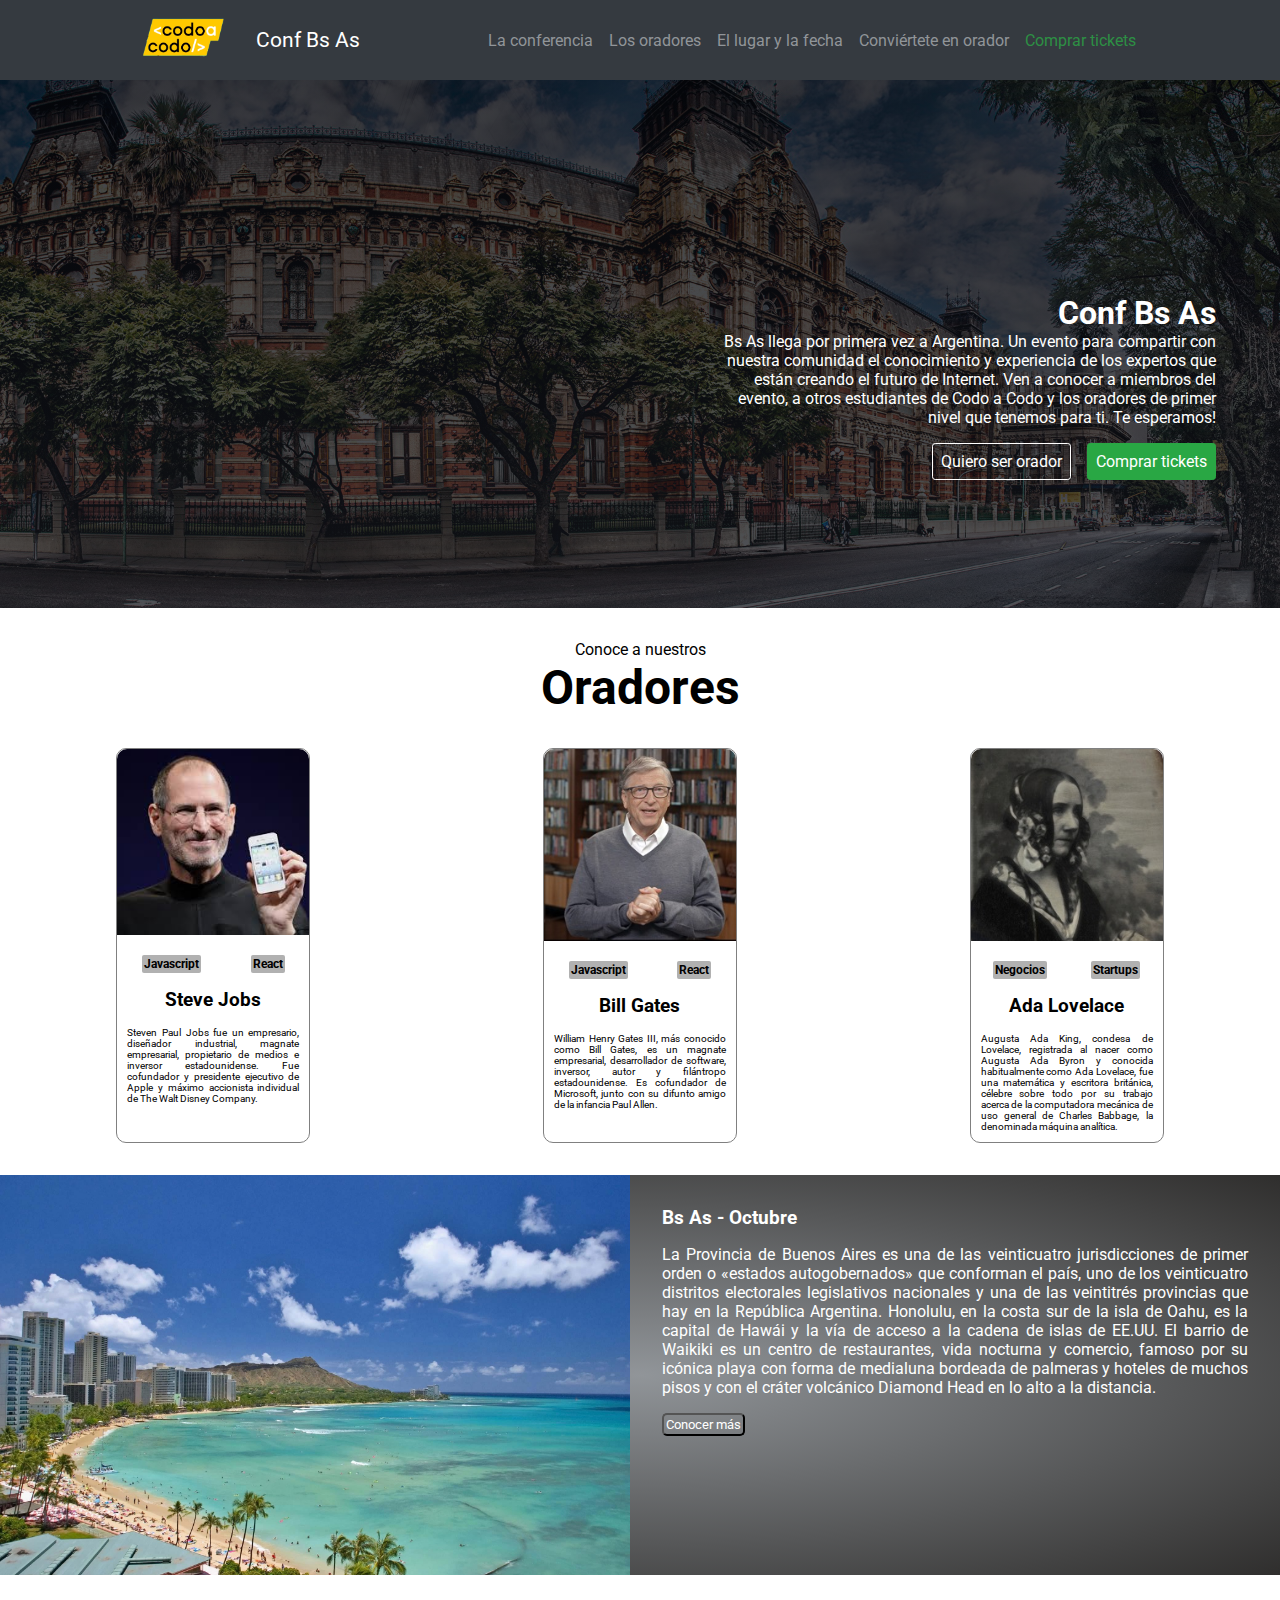
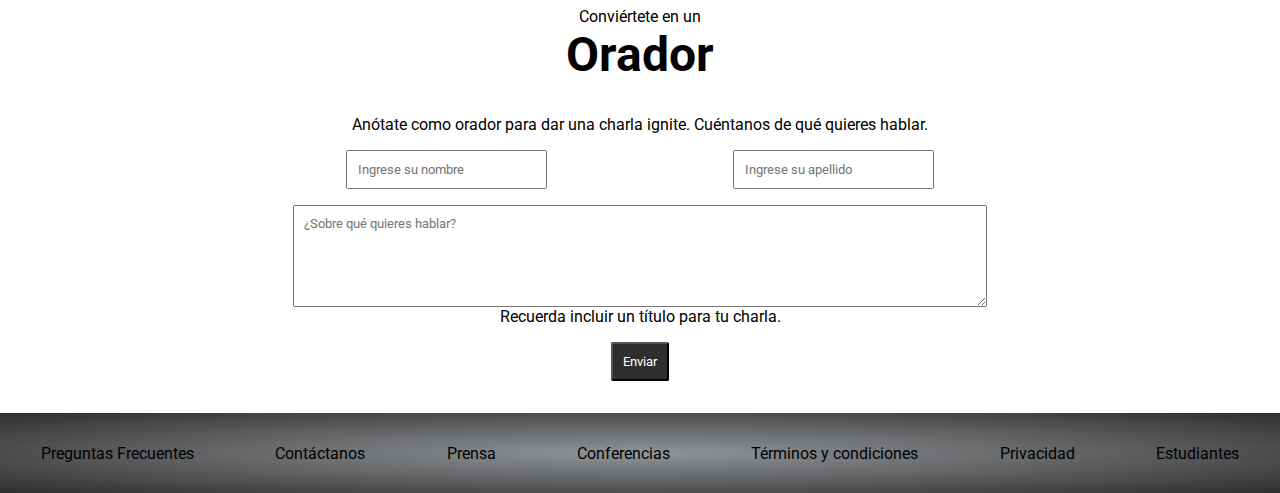
==== index.html @ 0d5f4509 "first commit" ====
<!DOCTYPE html>
<html lang="en">
<head>
    <meta charset="UTF-8">
    <meta http-equiv="X-UA-Compatible" content="IE=edge">
    <meta name="viewport" content="width=device-width, initial-scale=1.0">
    <link rel="stylesheet" href="./sass/main.css">
    <title>CodoACodo</title>
</head>
<body>
    <div>
        <nav>
            <div class="navTitle">
                <a href="./index.html"><img src="./images/codoacodo.png" alt="codoacodo"></a>
                <p>Conf Bs As</p>
            </div>
            <div>
                <ul>
                    <li><a href="./index.html" target="_blank">La conferencia</a></li> 
                    <li><a href="#tituloOradores" target="_parent">Los oradores</a></li> 
                    <li><a href="./index.html" target="_blank">El lugar y la fecha</a></li> 
                    <li><a href="#nuevoOrador" target="_parent">Conviértete en orador</a></li> 
                    <li><a href="./tickets.html" target="_parent" class="linkComprar">Comprar tickets</a></li> 
                </ul>
            </div>
        </nav>
    </div>
    <section class="Conf">
        <div>
            <h1>Conf Bs As</h1>
            <p>Bs As llega por primera vez a Argentina. Un evento para compartir con nuestra comunidad el conocimiento y experiencia de los expertos que están creando el futuro de Internet. Ven a conocer a miembros del evento, a otros estudiantes de Codo a Codo y los oradores de primer nivel que tenemos para ti. Te esperamos!</p>
            <div class="buttons">
                <button class="btnTransparent">Quiero ser orador</button>
                <a href="./tickets.html" target="_parent" class="linkComprar"><button class="btnGreen">Comprar tickets</button></a>
            </div>
        </div>
    </section>
    <div id="tituloOradores">
        <p>Conoce a nuestros<br><b>Oradores</b></br></p>
    </div>
    <div class="oradores">
    </div>
    <div class="honolulu">
        <img src="./images/honolulu.jpg" alt="honolulu">
        <div class="honoluluInfo">
            <h3>Bs As - Octubre</h3>
            <p>La Provincia de Buenos Aires​ es una de las veinticuatro jurisdicciones de primer orden​ o «estados autogobernados» que conforman el país, uno de los veinticuatro distritos electorales legislativos nacionales​​ y una de las veintitrés provincias que hay en la República Argentina. Honolulu, en la costa sur de la isla de Oahu, es la capital de Hawái y la vía de acceso a la cadena de islas de EE.UU. El barrio de Waikiki es un centro de restaurantes, vida nocturna y comercio, famoso por su icónica playa con forma de medialuna bordeada de palmeras y hoteles de muchos pisos y con el cráter volcánico Diamond Head en lo alto a la distancia.</p>
            <button>Conocer más</button>
        </div>
    </div>
    <div id="nuevoOrador">
        <p>Conviértete en un<br><b>Orador</b></br></p>
    </div>
    <p class="prevForm">Anótate como orador para dar una charla ignite. Cuéntanos de qué quieres hablar.</p>
    <form action="" class="formOrador">
        <div class="input">
            <input type="text" placeholder="Ingrese su nombre" required>
            <input type="text" placeholder="Ingrese su apellido" required>
        </div>
        <textarea name="Informacion" id="" cols="100" rows="10" placeholder="¿Sobre qué quieres hablar?"></textarea>
        <p>Recuerda incluir un título para tu charla.</p>
        <input class="btnEnviar" type="submit" value="Enviar">
    </form>
    <footer>
        <a href="./index.html">Preguntas Frecuentes</a>
        <a href="">Contáctanos</a>
        <a href="">Prensa</a>
        <a href="">Conferencias</a>
        <a href="">Términos y condiciones</a>
        <a href="">Privacidad</a>
        <a href="">Estudiantes</a>
    </footer>
    <script src="./oradores.js"></script>
    <script src="./home.js"></script>
</body>
</html>
---- sass/main.css ----
@import url("https://fonts.googleapis.com/css2?family=Montserrat:wght@600&family=Roboto&display=swap");
* {
  margin: 0px;
  padding: 0px;
  font-family: "Roboto", sans-serif;
}

nav {
  display: flex;
  flex-direction: row;
  background-color: hsl(212.73, 9.4%, 22.94%);
  width: -webkit-fill-available;
  height: 5rem;
  align-items: center;
  justify-content: space-around;
  padding: 0 4rem;
}
nav ul {
  display: flex;
  flex-direction: row;
  list-style: none;
  align-items: center;
  justify-content: space-between;
}
nav li {
  margin-right: 1rem;
}
nav a {
  color: hsl(210, 3.77%, 58.43%);
  text-decoration: none;
}
nav a:hover {
  color: white;
}

.navTitle {
  display: flex;
  align-items: center;
}
.navTitle img {
  margin-right: 1rem;
  height: 4rem;
  width: auto;
}
.navTitle p {
  color: white;
  font-size: 1.3rem;
}

.linkComprar {
  color: hsl(134, 52%, 37%);
}
.linkComprar:hover {
  cursor: pointer;
  color: hsl(134.23, 100%, 30.71%);
  text-shadow: rgba(255, 255, 255, 0.664) 0px 0px 5px;
}

.Conf {
  background: linear-gradient(rgba(5, 7, 12, 0.75), rgba(20, 22, 28, 0.75)), url(../images/ba1.jpg);
  background-size: cover;
  height: 25rem;
  width: -webkit-fill-available;
  background-repeat: no-repeat;
  display: flex;
  align-items: end;
  justify-content: end;
  padding-right: 4rem;
  background-position: center;
  padding-bottom: 8rem;
}
.Conf div {
  display: flex;
  flex-direction: column;
  color: white;
  width: 32rem;
  align-items: end;
  text-align: end;
}
.Conf .buttons {
  display: flex;
  flex-direction: row;
  align-items: center;
  justify-content: end;
}
.Conf .buttons button {
  padding: 0.5rem;
  font-size: 1rem;
  margin-top: 1rem;
  border-radius: 0.2rem;
}
.Conf .buttons .btnTransparent {
  color: white;
  background-color: transparent;
  border: 1px white solid;
  margin-right: 1rem;
}
.Conf .buttons .btnGreen {
  background-color: hsl(132.86, 60.58%, 40.78%);
  border: 1px solid hsl(132.86, 60.58%, 40.78%);
  color: white;
}
.Conf .buttons .btnGreen:hover {
  cursor: pointer;
}

#tituloOradores, #nuevoOrador {
  display: flex;
  align-items: center;
  justify-content: center;
  flex-direction: column;
  text-align: center;
  margin: 2rem;
}
#tituloOradores b, #nuevoOrador b {
  font-size: 3rem;
}

.oradores {
  display: flex;
  justify-content: space-around;
  padding-bottom: 2rem;
}
.oradores .container {
  width: 12rem;
  border: 1px solid gray;
  border-radius: 10px;
}
.oradores .container img {
  width: -webkit-fill-available;
  border-radius: 10px 10px 0px 0px;
}
.oradores .container .materias {
  display: flex;
  align-items: center;
  justify-content: space-around;
  margin-top: 1rem;
  font-size: 10px;
}
.oradores .container .materias h3 {
  background-color: rgba(128, 128, 128, 0.616);
  padding: 2px;
  border-radius: 2px;
}
.oradores .container .nombre {
  margin: 1rem;
  text-align: center;
}
.oradores .container .descripcion {
  font-size: 10px;
  text-align: justify;
  padding: 0px 10px 10px;
}

.honolulu {
  display: flex;
  width: -webkit-fill-available;
  height: 25rem;
  background: radial-gradient(hsl(210, 3.77%, 58.43%), #2f2e2d);
}
.honolulu img {
  width: 50%;
}
.honolulu .honoluluInfo {
  color: white;
  text-align: justify;
  padding: 2rem;
}
.honolulu .honoluluInfo h3, .honolulu .honoluluInfo p {
  padding-bottom: 1rem;
}
.honolulu .honoluluInfo button {
  background-color: transparent;
  border: 1 px solid white;
  color: white;
  padding: 2px;
  border-radius: 5px;
}
.honolulu .honoluluInfo button:hover {
  cursor: pointer;
  background-color: black;
}

.prevForm {
  text-align: center;
}

.formOrador {
  margin: 1rem 10rem;
  display: flex;
  align-items: center;
  flex-direction: column;
}
.formOrador .input {
  display: flex;
  align-items: center;
  justify-content: space-evenly;
  width: 100%;
  margin-bottom: 1rem;
}
.formOrador .input input {
  padding: 10px;
}
.formOrador textarea {
  padding: 10px;
  width: 70%;
  height: 5rem;
}
.formOrador .btnEnviar {
  margin: 1rem;
  padding: 10px;
  color: white;
  background-color: #2f2e2d;
  border-radius: 2px;
}
.formOrador .btnEnviar:hover {
  background-color: white;
  color: black;
  cursor: pointer;
}

footer {
  display: flex;
  align-items: center;
  justify-content: space-around;
  height: 5rem;
  background: radial-gradient(hsl(210, 3.77%, 58.43%), #2f2e2d);
}
footer a {
  color: black;
  text-decoration: none;
}
footer a:hover {
  color: white;
}/*# sourceMappingURL=main.css.map */
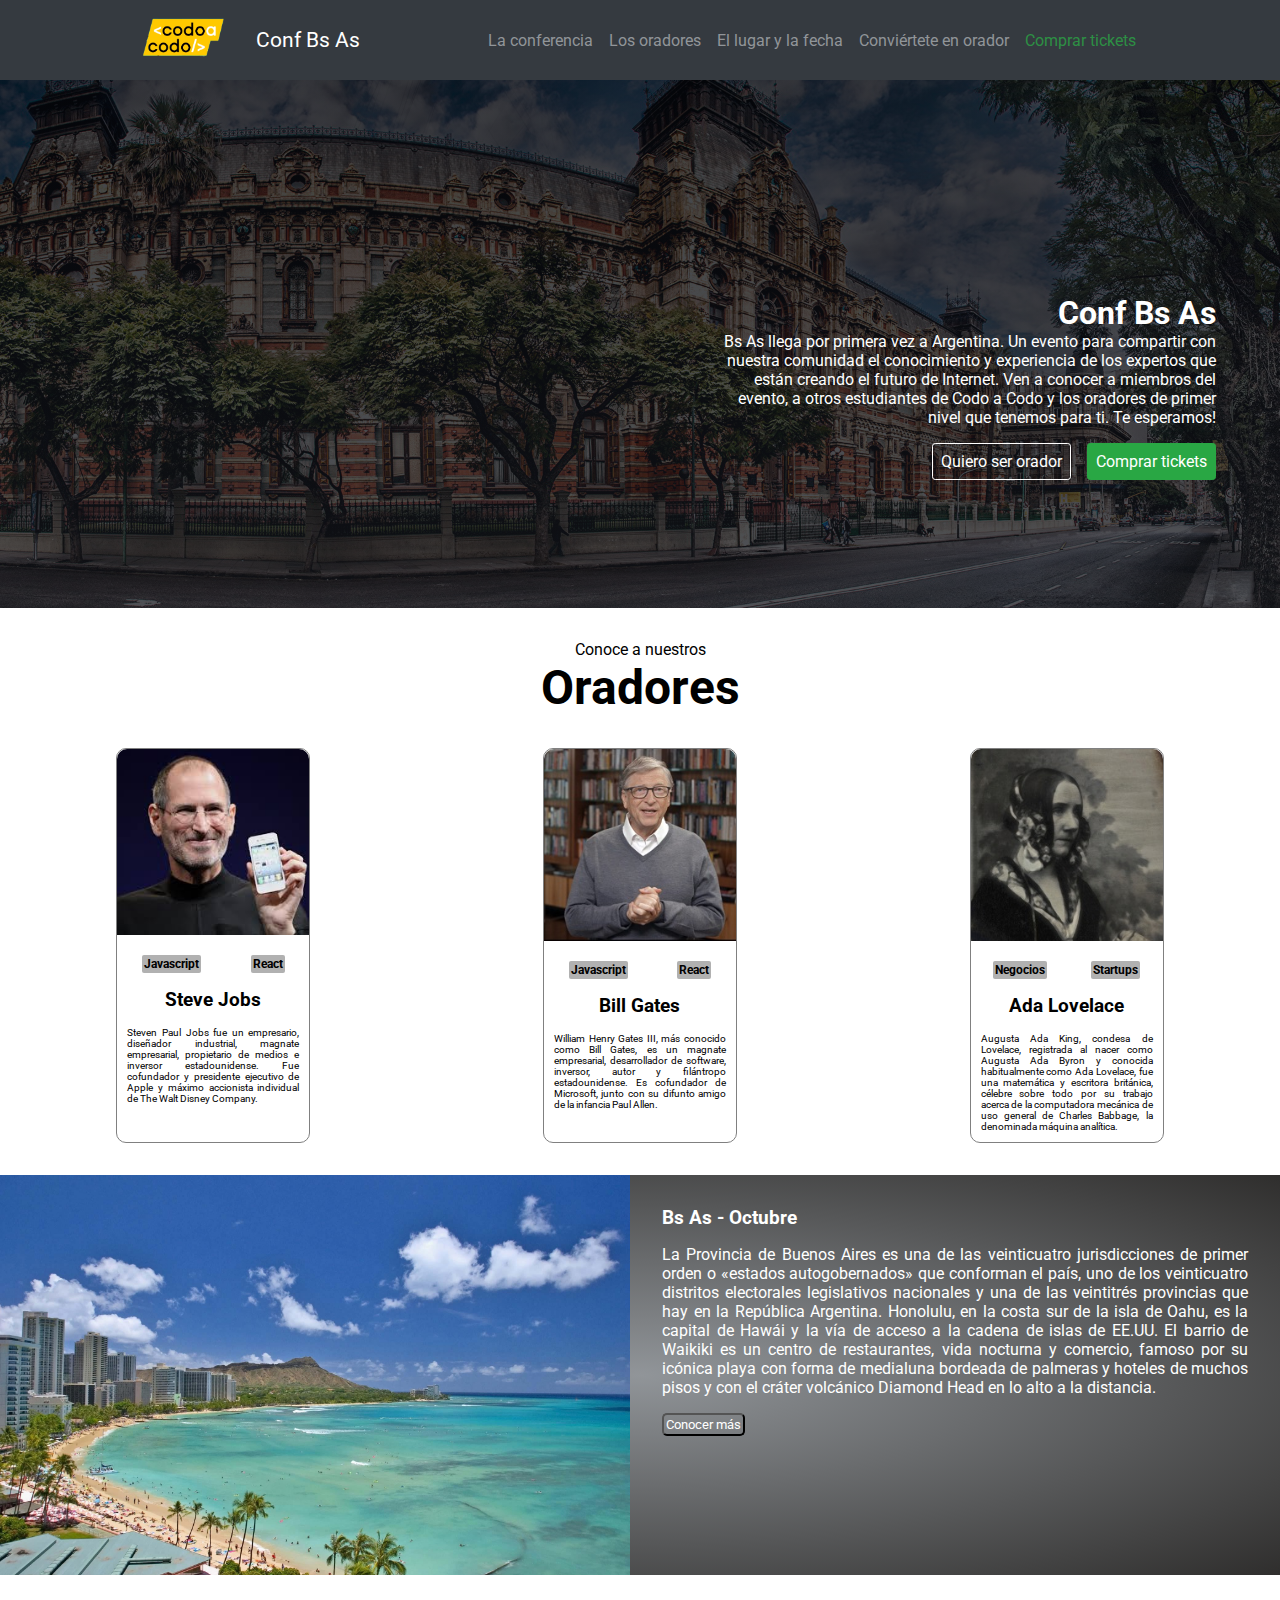
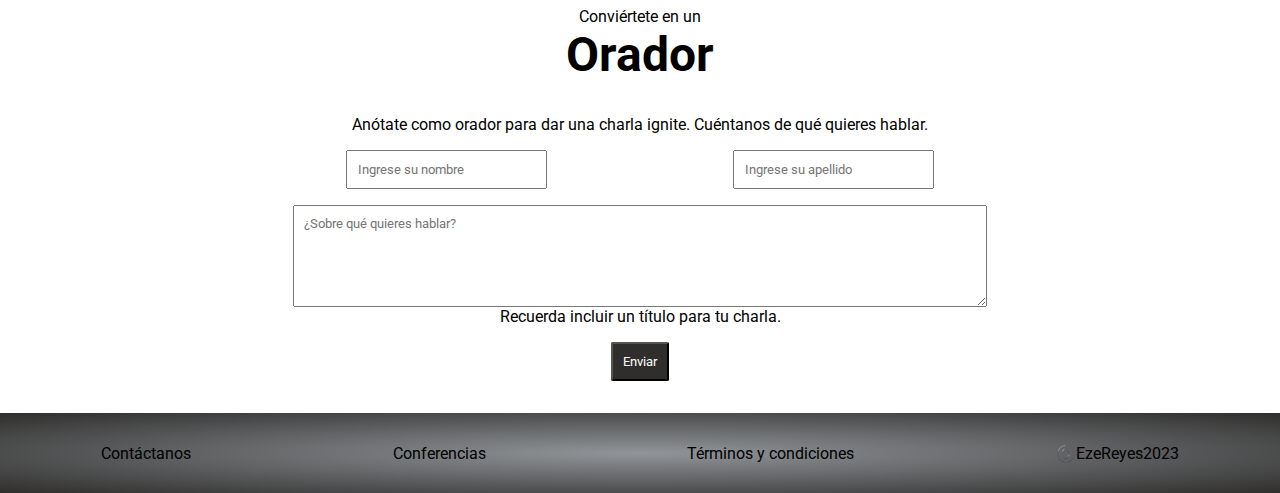
==== commit a207bffe: "three commit" ====
--- a/index.html
+++ b/index.html
@@ -5,6 +5,7 @@
     <meta http-equiv="X-UA-Compatible" content="IE=edge">
     <meta name="viewport" content="width=device-width, initial-scale=1.0">
     <link rel="stylesheet" href="./sass/main.css">
+    <link rel="shortcut icon" href="../images/codoacodo.png" type="image/x-icon">
     <title>CodoACodo</title>
 </head>
 <body>
@@ -16,11 +17,11 @@
             </div>
             <div>
                 <ul>
-                    <li><a href="./index.html" target="_blank">La conferencia</a></li> 
+                    <li><a href="./pages/conference.html" target="_parent">La conferencia</a></li> 
                     <li><a href="#tituloOradores" target="_parent">Los oradores</a></li> 
-                    <li><a href="./index.html" target="_blank">El lugar y la fecha</a></li> 
+                    <li><a href="./pages/conference.html#lugarYFecha" target="_parent">El lugar y la fecha</a></li> 
                     <li><a href="#nuevoOrador" target="_parent">Conviértete en orador</a></li> 
-                    <li><a href="./tickets.html" target="_parent" class="linkComprar">Comprar tickets</a></li> 
+                    <li><a href="./pages/tickets.html" target="_parent" class="linkComprar">Comprar tickets</a></li> 
                 </ul>
             </div>
         </nav>
@@ -30,8 +31,8 @@
             <h1>Conf Bs As</h1>
             <p>Bs As llega por primera vez a Argentina. Un evento para compartir con nuestra comunidad el conocimiento y experiencia de los expertos que están creando el futuro de Internet. Ven a conocer a miembros del evento, a otros estudiantes de Codo a Codo y los oradores de primer nivel que tenemos para ti. Te esperamos!</p>
             <div class="buttons">
-                <button class="btnTransparent">Quiero ser orador</button>
-                <a href="./tickets.html" target="_parent" class="linkComprar"><button class="btnGreen">Comprar tickets</button></a>
+                <a href="./index.html#nuevoOrador" target="_parent"><button class="btnTransparent">Quiero ser orador</button></a>
+                <a href="./pages/tickets.html" target="_parent" class="linkComprar"><button class="btnGreen">Comprar tickets</button></a>
             </div>
         </div>
     </section>
@@ -45,7 +46,7 @@
         <div class="honoluluInfo">
             <h3>Bs As - Octubre</h3>
             <p>La Provincia de Buenos Aires​ es una de las veinticuatro jurisdicciones de primer orden​ o «estados autogobernados» que conforman el país, uno de los veinticuatro distritos electorales legislativos nacionales​​ y una de las veintitrés provincias que hay en la República Argentina. Honolulu, en la costa sur de la isla de Oahu, es la capital de Hawái y la vía de acceso a la cadena de islas de EE.UU. El barrio de Waikiki es un centro de restaurantes, vida nocturna y comercio, famoso por su icónica playa con forma de medialuna bordeada de palmeras y hoteles de muchos pisos y con el cráter volcánico Diamond Head en lo alto a la distancia.</p>
-            <button>Conocer más</button>
+            <a href="./pages/conference.html#sectionOne"><button>Conocer más</button></a>
         </div>
     </div>
     <div id="nuevoOrador">
@@ -62,15 +63,12 @@
         <input class="btnEnviar" type="submit" value="Enviar">
     </form>
     <footer>
-        <a href="./index.html">Preguntas Frecuentes</a>
         <a href="">Contáctanos</a>
-        <a href="">Prensa</a>
-        <a href="">Conferencias</a>
+        <a href="./pages/conference.html#temasATratar">Conferencias</a>
         <a href="">Términos y condiciones</a>
-        <a href="">Privacidad</a>
-        <a href="">Estudiantes</a>
+        ©️EzeReyes2023
     </footer>
-    <script src="./oradores.js"></script>
-    <script src="./home.js"></script>
+    <script src="./js/oradores.js"></script>
+    <script src="./js/home.js"></script>
 </body>
 </html>--- a/sass/main.css
+++ b/sass/main.css
@@ -95,6 +95,11 @@
   border: 1px white solid;
   margin-right: 1rem;
 }
+.Conf .buttons .btnTransparent:hover {
+  cursor: pointer;
+  color: black;
+  background-color: white;
+}
 .Conf .buttons .btnGreen {
   background-color: hsl(132.86, 60.58%, 40.78%);
   border: 1px solid hsl(132.86, 60.58%, 40.78%);
@@ -102,6 +107,8 @@
 }
 .Conf .buttons .btnGreen:hover {
   cursor: pointer;
+  color: hsl(132.86, 60.58%, 40.78%);
+  background-color: white;
 }
 
 #tituloOradores, #nuevoOrador {
@@ -114,6 +121,9 @@
 }
 #tituloOradores b, #nuevoOrador b {
   font-size: 3rem;
+}
+#tituloOradores:hover, #nuevoOrador:hover {
+  text-decoration: underline;
 }
 
 .oradores {
@@ -232,4 +242,103 @@
 }
 footer a:hover {
   color: white;
+}
+
+#sectionOne {
+  display: flex;
+  flex-direction: column;
+  align-items: center;
+  justify-content: space-around;
+  background: linear-gradient(rgba(5, 7, 12, 0.75), rgba(20, 22, 28, 0.75)), url(../images/BIGDATA.jpg);
+  background-size: cover;
+  width: 100%;
+  height: 30rem;
+  color: white;
+}
+#sectionOne h2 {
+  padding: 1rem;
+  font-size: 3rem;
+}
+#sectionOne .conferencia {
+  display: flex;
+  flex-direction: row;
+  margin: 1rem;
+  font-size: 1rem;
+  align-items: center;
+  justify-content: space-around;
+}
+#sectionOne .conferencia img {
+  width: 300px;
+  height: 224px;
+}
+#sectionOne .conferencia p {
+  margin: 10px;
+  text-align: center;
+}
+
+#temasATratar {
+  display: flex;
+  align-items: center;
+  justify-content: center;
+  height: 6rem;
+  text-transform: uppercase;
+  background-color: rgb(44, 42, 42);
+  color: #fff;
+}
+
+.sectionTwo {
+  background-color: rgba(44, 42, 42, 0.58);
+}
+.sectionTwo .temas {
+  text-align: center;
+  font-style: italic;
+  text-transform: uppercase;
+}
+.sectionTwo .temas .tema {
+  display: flex;
+  align-items: center;
+  margin-bottom: 2rem;
+  width: 100%;
+  height: 250px;
+  text-transform: initial;
+  text-align: justify;
+}
+.sectionTwo .temas .tema img {
+  float: left;
+  margin: 0 1rem;
+  height: 150px;
+  width: auto;
+  border-radius: 10px;
+}
+.sectionTwo .temas .tema p {
+  text-align: start;
+  letter-spacing: 2px;
+}
+
+.lugar {
+  display: flex;
+  flex-direction: row;
+  width: 100%;
+}
+.lugar #carouselx {
+  width: 50%;
+  background-color: black;
+  padding: 1rem;
+}
+.lugar #carouselx #carouselExampleCaptions {
+  width: auto;
+  height: 20rem;
+}
+.lugar #carouselx #carouselExampleCaptions .carousel-inner {
+  height: 20rem;
+}
+.lugar #lugarYFecha {
+  width: 50%;
+  background-color: black;
+  color: white;
+  text-align: center;
+  display: flex;
+  align-items: center;
+  flex-direction: column;
+  justify-content: center;
 }/*# sourceMappingURL=main.css.map */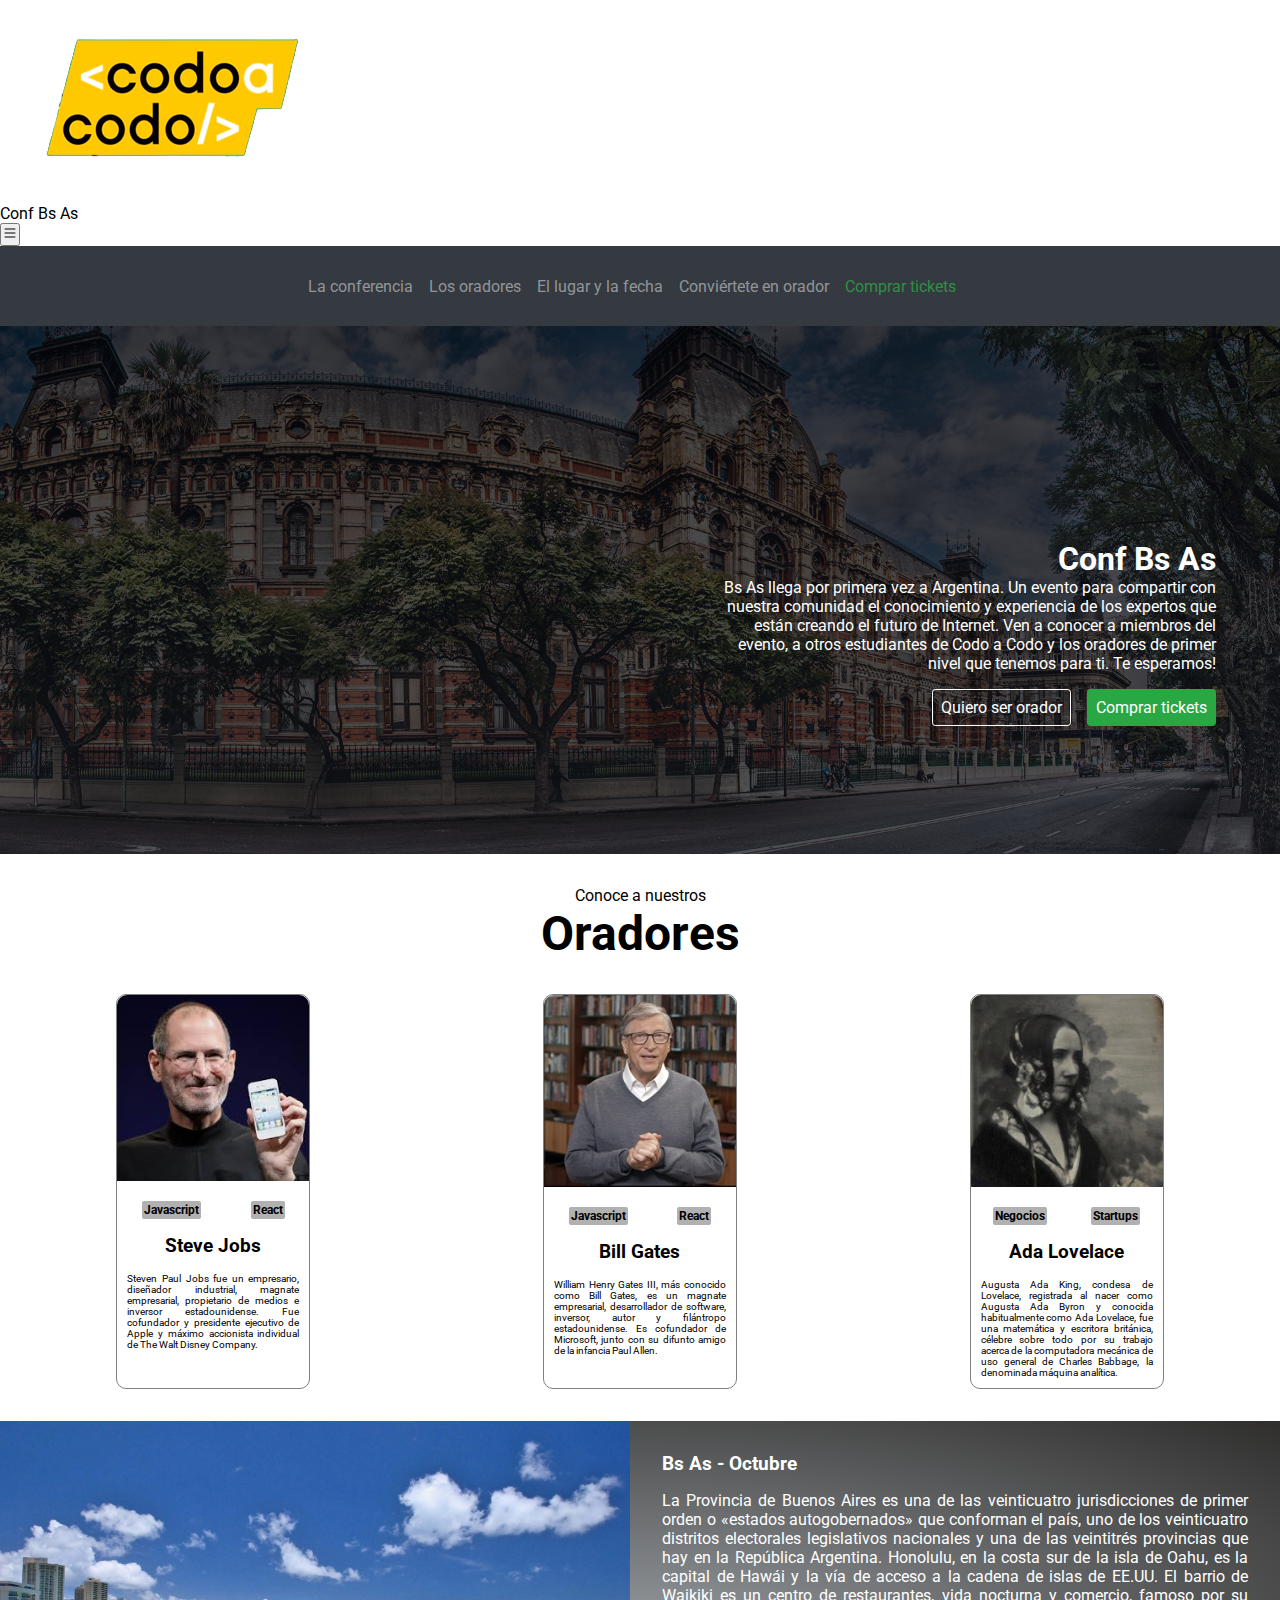
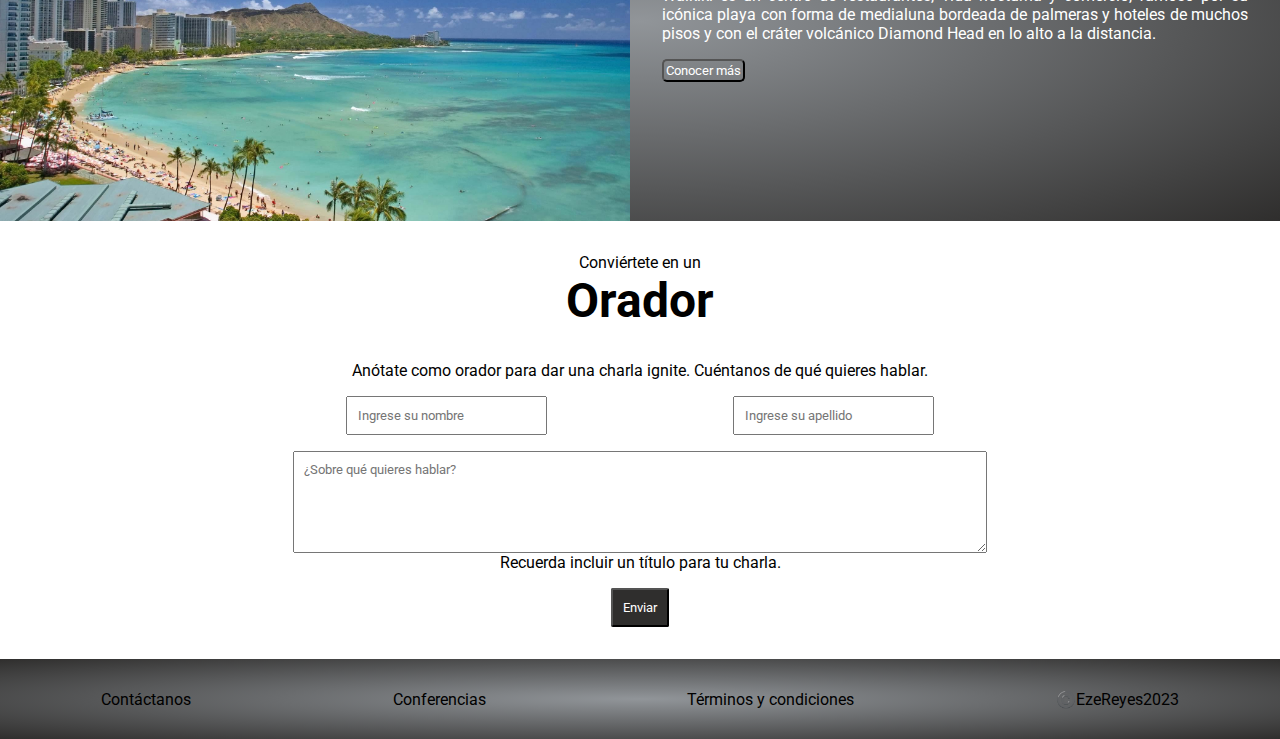
==== commit 2831d191: "trabajando el responsive design" ====
--- a/index.html
+++ b/index.html
@@ -8,14 +8,16 @@
     <link rel="shortcut icon" href="../images/codoacodo.png" type="image/x-icon">
     <title>CodoACodo</title>
 </head>
+
 <body>
-    <div>
+    <!-- <div class="nav-container">
         <nav>
             <div class="navTitle">
                 <a href="./index.html"><img src="./images/codoacodo.png" alt="codoacodo"></a>
                 <p>Conf Bs As</p>
             </div>
-            <div>
+
+            <div class="nav activo">
                 <ul>
                     <li><a href="./pages/conference.html" target="_parent">La conferencia</a></li> 
                     <li><a href="#tituloOradores" target="_parent">Los oradores</a></li> 
@@ -23,9 +25,41 @@
                     <li><a href="#nuevoOrador" target="_parent">Conviértete en orador</a></li> 
                     <li><a href="./pages/tickets.html" target="_parent" class="linkComprar">Comprar tickets</a></li> 
                 </ul>
-            </div>
-        </nav>
-    </div>
+                <button class="button">
+                    <svg xmlns="http://www.w3.org/2000/svg" width="16" height="16" fill="currentColor" class="bi bi-list" viewBox="0 0 16 16">
+                        <path fill-rule="evenodd" d="M2.5 12a.5.5 0 0 1 .5-.5h10a.5.5 0 0 1 0 1H3a.5.5 0 0 1-.5-.5zm0-4a.5.5 0 0 1 .5-.5h10a.5.5 0 0 1 0 1H3a.5.5 0 0 1-.5-.5zm0-4a.5.5 0 0 1 .5-.5h10a.5.5 0 0 1 0 1H3a.5.5 0 0 1-.5-.5z"/>
+                    </svg>
+                </button>
+            </div> -->
+
+            <header>
+                <div class="btnHeader">
+                    <a href="./index.html"><img src="./images/codoacodo.png" alt="codoacodo"></a>
+                    <p>Conf Bs As</p>
+        
+                <button class="button">
+                    <svg xmlns="http://www.w3.org/2000/svg" width="16" height="16" fill="currentColor" class="bi bi-list" viewBox="0 0 16 16">
+                        <path fill-rule="evenodd" d="M2.5 12a.5.5 0 0 1 .5-.5h10a.5.5 0 0 1 0 1H3a.5.5 0 0 1-.5-.5zm0-4a.5.5 0 0 1 .5-.5h10a.5.5 0 0 1 0 1H3a.5.5 0 0 1-.5-.5zm0-4a.5.5 0 0 1 .5-.5h10a.5.5 0 0 1 0 1H3a.5.5 0 0 1-.5-.5z"/>
+                    </svg>
+                </button>
+                </div>
+        
+                <nav class="nav activo">
+                    <ul>
+                        <li><a href="./pages/conference.html" target="_parent">La conferencia</a></li> 
+                        <li><a href="#tituloOradores" target="_parent">Los oradores</a></li> 
+                        <li><a href="./pages/conference.html#lugarYFecha" target="_parent">El lugar y la fecha</a></li> 
+                        <li><a href="#nuevoOrador" target="_parent">Conviértete en orador</a></li> 
+                        <li><a href="./pages/tickets.html" target="_parent" class="linkComprar">Comprar tickets</a></li> 
+                    </ul>
+                </nav>
+            </header>
+            
+
+        <!-- </nav>
+    </div> -->
+
+
     <section class="Conf">
         <div>
             <h1>Conf Bs As</h1>
@@ -36,11 +70,13 @@
             </div>
         </div>
     </section>
+
     <div id="tituloOradores">
         <p>Conoce a nuestros<br><b>Oradores</b></br></p>
     </div>
     <div class="oradores">
     </div>
+
     <div class="honolulu">
         <img src="./images/honolulu.jpg" alt="honolulu">
         <div class="honoluluInfo">
@@ -49,6 +85,7 @@
             <a href="./pages/conference.html#sectionOne"><button>Conocer más</button></a>
         </div>
     </div>
+
     <div id="nuevoOrador">
         <p>Conviértete en un<br><b>Orador</b></br></p>
     </div>
@@ -62,6 +99,8 @@
         <p>Recuerda incluir un título para tu charla.</p>
         <input class="btnEnviar" type="submit" value="Enviar">
     </form>
+
+
     <footer>
         <a href="">Contáctanos</a>
         <a href="./pages/conference.html#temasATratar">Conferencias</a>
--- a/sass/main.css
+++ b/sass/main.css
@@ -14,6 +14,9 @@
   align-items: center;
   justify-content: space-around;
   padding: 0 4rem;
+}
+nav .button {
+  display: none;
 }
 nav ul {
   display: flex;
@@ -244,6 +247,139 @@
   color: white;
 }
 
+@media (min-width: 400px) and (max-width: 650px) {
+  header {
+    background: black;
+  }
+  header .btnHeader {
+    display: flex;
+    justify-content: space-around;
+    align-items: center;
+  }
+  header img {
+    margin-right: 1rem;
+    height: 4rem;
+    width: auto;
+  }
+  header p {
+    display: none;
+  }
+  header .logo {
+    text-decoration: none;
+    color: gray;
+  }
+  header .button {
+    display: block;
+    cursor: pointer;
+    background-color: darkgray;
+    border-radius: 20%;
+    box-shadow: 0.1px 0px 1px 1px white;
+  }
+  header .nav {
+    width: 100%;
+    height: 0;
+    overflow: hidden;
+    transition: all 0.5s ease;
+    display: flex;
+    flex-wrap: column nowrap;
+    align-items: center;
+    justify-content: center;
+    pointer-events: none;
+  }
+  header .nav.activo {
+    height: auto;
+    pointer-events: auto;
+    width: auto;
+  }
+  header ul {
+    flex-direction: column;
+  }
+  header li {
+    margin: 1rem 0;
+  }
+  header a {
+    text-decoration: none;
+    color: gray;
+  }
+  header:hover {
+    color: white;
+  }
+  .oradores {
+    flex-direction: column;
+    width: -webkit-fill-available;
+    border-radius: 10px;
+    align-items: center;
+  }
+  .oradores .container {
+    width: 12rem;
+    border: 1px solid gray;
+    border-radius: 10px;
+    margin: 2rem;
+  }
+  .Conf {
+    background: linear-gradient(rgba(5, 7, 12, 0.75), rgba(20, 22, 28, 0.75)), url(../images/ba1.jpg);
+    background-size: cover;
+    height: 23rem;
+    width: -webkit-fill-available;
+    background-repeat: no-repeat;
+    display: flex;
+    align-items: center;
+    justify-content: center;
+    background-position: center;
+    padding: 0;
+  }
+  .Conf div {
+    display: flex;
+    flex-direction: column;
+    color: white;
+    width: 16rem;
+    align-items: initial;
+    text-align: center;
+  }
+  .Conf .buttons {
+    display: flex;
+    flex-direction: row;
+    align-items: center;
+    justify-content: end;
+  }
+  .Conf .buttons button {
+    padding: 0.5rem;
+    font-size: 1rem;
+    margin-top: 1rem;
+    border-radius: 0.2rem;
+  }
+  .Conf .buttons .btnTransparent {
+    color: white;
+    background-color: transparent;
+    border: 1px white solid;
+    margin-right: 1rem;
+  }
+  .Conf .buttons .btnTransparent:hover {
+    cursor: pointer;
+    color: black;
+    background-color: white;
+  }
+  .Conf .buttons .btnGreen {
+    background-color: hsl(132.86, 60.58%, 40.78%);
+    border: 1px solid hsl(132.86, 60.58%, 40.78%);
+    color: white;
+  }
+  .Conf .buttons .btnGreen:hover {
+    cursor: pointer;
+    color: hsl(132.86, 60.58%, 40.78%);
+    background-color: white;
+  }
+  .honolulu {
+    display: flex;
+    width: -webkit-fill-available;
+    height: 42rem;
+    background: radial-gradient(hsl(210, 3.77%, 58.43%), #2f2e2d);
+    flex-direction: column;
+  }
+  .honolulu img {
+    width: 100%;
+  }
+}
 #sectionOne {
   display: flex;
   flex-direction: column;
@@ -289,28 +425,41 @@
 .sectionTwo {
   background-color: rgba(44, 42, 42, 0.58);
 }
-.sectionTwo .temas {
+.sectionTwo .titulo-tema {
+  display: flex;
+  align-items: center;
+  width: 100%;
+  height: 3rem;
+  justify-content: center;
+  margin-bottom: 1rem;
+  color: white;
+}
+.sectionTwo .titulo-tema h4 {
+  border-radius: 5px;
+  background-color: black;
+  padding: 5px;
+}
+.sectionTwo .container-tema {
   text-align: center;
   font-style: italic;
   text-transform: uppercase;
 }
-.sectionTwo .temas .tema {
-  display: flex;
-  align-items: center;
-  margin-bottom: 2rem;
+.sectionTwo .container-tema .tema {
+  display: flex;
+  align-items: center;
   width: 100%;
-  height: 250px;
+  height: 20rem;
   text-transform: initial;
   text-align: justify;
 }
-.sectionTwo .temas .tema img {
+.sectionTwo .container-tema .tema img {
   float: left;
   margin: 0 1rem;
   height: 150px;
   width: auto;
   border-radius: 10px;
 }
-.sectionTwo .temas .tema p {
+.sectionTwo .container-tema .tema p {
   text-align: start;
   letter-spacing: 2px;
 }
@@ -341,4 +490,71 @@
   align-items: center;
   flex-direction: column;
   justify-content: center;
+}
+
+.containerCategory {
+  display: flex;
+  flex-direction: row;
+  margin: 10px 0;
+  justify-content: center;
+}
+.containerCategory .category {
+  display: flex;
+  align-items: center;
+  padding: 10px;
+  flex-direction: column;
+  height: 10rem;
+  justify-content: space-around;
+  margin: 10px;
+  border-radius: 10%;
+  box-shadow: 1px 1px 10px 1px rgba(0, 0, 0, 0.2);
+  background-color: floralwhite;
+}
+
+.venta {
+  display: flex;
+  flex-direction: column;
+  align-items: center;
+  justify-content: center;
+  margin: 1rem;
+}
+
+.containerDatos {
+  margin: 3rem;
+}
+.containerDatos .datos {
+  display: flex;
+  align-items: center;
+  justify-content: center;
+}
+.containerDatos .datos input {
+  margin: 1rem;
+  height: 30px;
+  border-radius: 5px;
+}
+.containerDatos .correo {
+  display: flex;
+  align-items: center;
+  justify-content: center;
+}
+.containerDatos .correo input {
+  width: 352px;
+  height: 30px;
+  border-radius: 5px;
+}
+
+.containerCompra, .total {
+  display: flex;
+  align-items: center;
+  justify-content: center;
+  text-align: center;
+}
+.containerCompra input, .containerCompra select, .total input, .total select {
+  margin: 1rem;
+  height: 30px;
+  border-radius: 5px;
+}
+
+.total input {
+  background-color: #cce5ff;
 }/*# sourceMappingURL=main.css.map */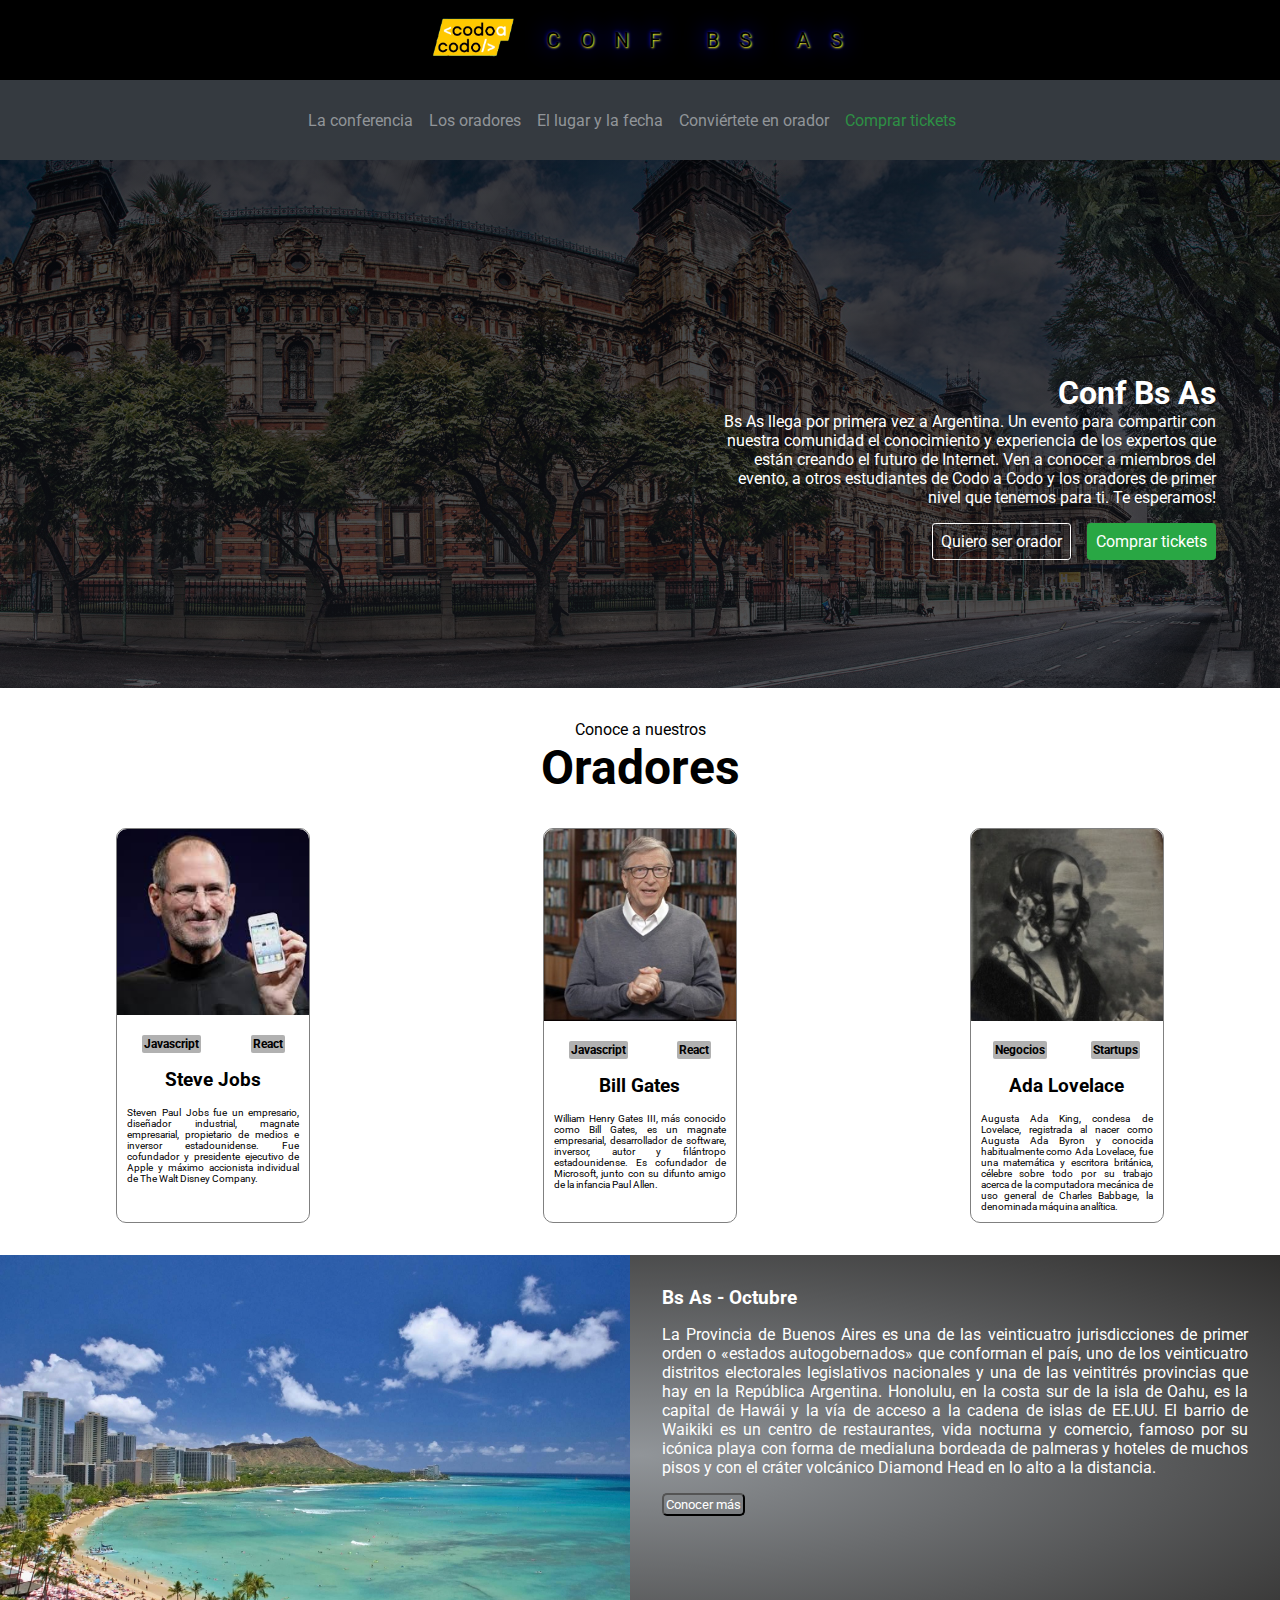
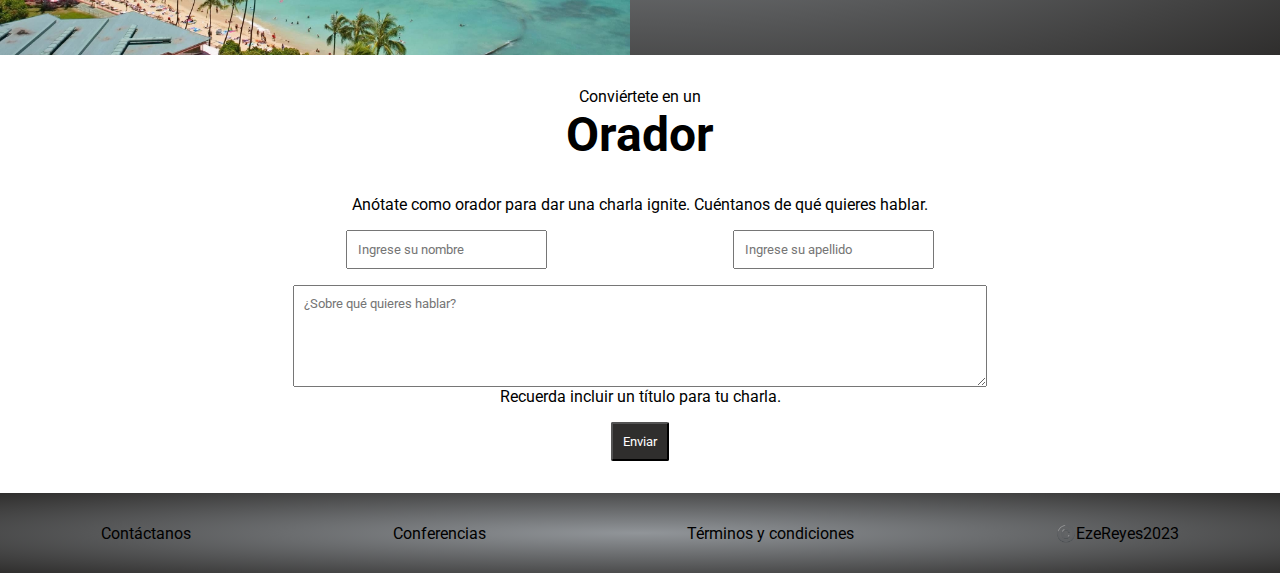
==== commit 30ebc2e5: "modificaciones en responsive" ====
--- a/index.html
+++ b/index.html
@@ -10,27 +10,6 @@
 </head>
 
 <body>
-    <!-- <div class="nav-container">
-        <nav>
-            <div class="navTitle">
-                <a href="./index.html"><img src="./images/codoacodo.png" alt="codoacodo"></a>
-                <p>Conf Bs As</p>
-            </div>
-
-            <div class="nav activo">
-                <ul>
-                    <li><a href="./pages/conference.html" target="_parent">La conferencia</a></li> 
-                    <li><a href="#tituloOradores" target="_parent">Los oradores</a></li> 
-                    <li><a href="./pages/conference.html#lugarYFecha" target="_parent">El lugar y la fecha</a></li> 
-                    <li><a href="#nuevoOrador" target="_parent">Conviértete en orador</a></li> 
-                    <li><a href="./pages/tickets.html" target="_parent" class="linkComprar">Comprar tickets</a></li> 
-                </ul>
-                <button class="button">
-                    <svg xmlns="http://www.w3.org/2000/svg" width="16" height="16" fill="currentColor" class="bi bi-list" viewBox="0 0 16 16">
-                        <path fill-rule="evenodd" d="M2.5 12a.5.5 0 0 1 .5-.5h10a.5.5 0 0 1 0 1H3a.5.5 0 0 1-.5-.5zm0-4a.5.5 0 0 1 .5-.5h10a.5.5 0 0 1 0 1H3a.5.5 0 0 1-.5-.5zm0-4a.5.5 0 0 1 .5-.5h10a.5.5 0 0 1 0 1H3a.5.5 0 0 1-.5-.5z"/>
-                    </svg>
-                </button>
-            </div> -->
 
             <header>
                 <div class="btnHeader">
@@ -55,11 +34,6 @@
                 </nav>
             </header>
             
-
-        <!-- </nav>
-    </div> -->
-
-
     <section class="Conf">
         <div>
             <h1>Conf Bs As</h1>
@@ -109,5 +83,6 @@
     </footer>
     <script src="./js/oradores.js"></script>
     <script src="./js/home.js"></script>
+    <script src="./js/navBurguer.js"></script>
 </body>
 </html>--- a/sass/main.css
+++ b/sass/main.css
@@ -3,60 +3,6 @@
   margin: 0px;
   padding: 0px;
   font-family: "Roboto", sans-serif;
-}
-
-nav {
-  display: flex;
-  flex-direction: row;
-  background-color: hsl(212.73, 9.4%, 22.94%);
-  width: -webkit-fill-available;
-  height: 5rem;
-  align-items: center;
-  justify-content: space-around;
-  padding: 0 4rem;
-}
-nav .button {
-  display: none;
-}
-nav ul {
-  display: flex;
-  flex-direction: row;
-  list-style: none;
-  align-items: center;
-  justify-content: space-between;
-}
-nav li {
-  margin-right: 1rem;
-}
-nav a {
-  color: hsl(210, 3.77%, 58.43%);
-  text-decoration: none;
-}
-nav a:hover {
-  color: white;
-}
-
-.navTitle {
-  display: flex;
-  align-items: center;
-}
-.navTitle img {
-  margin-right: 1rem;
-  height: 4rem;
-  width: auto;
-}
-.navTitle p {
-  color: white;
-  font-size: 1.3rem;
-}
-
-.linkComprar {
-  color: hsl(134, 52%, 37%);
-}
-.linkComprar:hover {
-  cursor: pointer;
-  color: hsl(134.23, 100%, 30.71%);
-  text-shadow: rgba(255, 255, 255, 0.664) 0px 0px 5px;
 }
 
 .Conf {
@@ -232,78 +178,7 @@
   cursor: pointer;
 }
 
-footer {
-  display: flex;
-  align-items: center;
-  justify-content: space-around;
-  height: 5rem;
-  background: radial-gradient(hsl(210, 3.77%, 58.43%), #2f2e2d);
-}
-footer a {
-  color: black;
-  text-decoration: none;
-}
-footer a:hover {
-  color: white;
-}
-
 @media (min-width: 400px) and (max-width: 650px) {
-  header {
-    background: black;
-  }
-  header .btnHeader {
-    display: flex;
-    justify-content: space-around;
-    align-items: center;
-  }
-  header img {
-    margin-right: 1rem;
-    height: 4rem;
-    width: auto;
-  }
-  header p {
-    display: none;
-  }
-  header .logo {
-    text-decoration: none;
-    color: gray;
-  }
-  header .button {
-    display: block;
-    cursor: pointer;
-    background-color: darkgray;
-    border-radius: 20%;
-    box-shadow: 0.1px 0px 1px 1px white;
-  }
-  header .nav {
-    width: 100%;
-    height: 0;
-    overflow: hidden;
-    transition: all 0.5s ease;
-    display: flex;
-    flex-wrap: column nowrap;
-    align-items: center;
-    justify-content: center;
-    pointer-events: none;
-  }
-  header .nav.activo {
-    height: auto;
-    pointer-events: auto;
-    width: auto;
-  }
-  header ul {
-    flex-direction: column;
-  }
-  header li {
-    margin: 1rem 0;
-  }
-  header a {
-    text-decoration: none;
-    color: gray;
-  }
-  header:hover {
-    color: white;
-  }
   .oradores {
     flex-direction: column;
     width: -webkit-fill-available;
@@ -311,10 +186,14 @@
     align-items: center;
   }
   .oradores .container {
-    width: 12rem;
+    width: 20rem;
     border: 1px solid gray;
     border-radius: 10px;
     margin: 2rem;
+    padding: 1rem;
+  }
+  .oradores .container .descripcion {
+    font-size: 15px;
   }
   .Conf {
     background: linear-gradient(rgba(5, 7, 12, 0.75), rgba(20, 22, 28, 0.75)), url(../images/ba1.jpg);
@@ -557,4 +436,151 @@
 
 .total input {
   background-color: #cce5ff;
+}
+
+.btnHeader {
+  display: flex;
+  align-items: center;
+  justify-content: center;
+  height: 5rem;
+  background-color: #000000;
+}
+.btnHeader img {
+  margin-right: 1rem;
+  height: 4rem;
+  width: auto;
+}
+.btnHeader p {
+  color: black;
+  font-size: 1.3rem;
+  letter-spacing: 20px;
+  text-transform: uppercase;
+  text-shadow: 1px 1px 2px yellow, 0 0 1em blue, 0 0 0.2em blue;
+}
+.btnHeader .button {
+  display: none;
+}
+
+nav {
+  display: flex;
+  flex-direction: row;
+  background-color: hsl(212.73, 9.4%, 22.94%);
+  width: -webkit-fill-available;
+  height: 5rem;
+  align-items: center;
+  justify-content: space-around;
+  padding: 0 4rem;
+}
+nav .button {
+  display: none;
+}
+nav ul {
+  display: flex;
+  flex-direction: row;
+  list-style: none;
+  align-items: center;
+  justify-content: space-between;
+}
+nav li {
+  margin-right: 1rem;
+}
+nav a {
+  color: hsl(210, 3.77%, 58.43%);
+  text-decoration: none;
+}
+nav a:hover {
+  color: white;
+}
+
+.navTitle {
+  display: flex;
+  align-items: center;
+}
+.navTitle img {
+  margin-right: 1rem;
+  height: 4rem;
+  width: auto;
+}
+.navTitle p {
+  color: white;
+  font-size: 1.3rem;
+}
+
+.linkComprar {
+  color: hsl(134, 52%, 37%);
+}
+.linkComprar:hover {
+  cursor: pointer;
+  color: hsl(134.23, 100%, 30.71%);
+  text-shadow: rgba(255, 255, 255, 0.664) 0px 0px 5px;
+}
+
+footer {
+  display: flex;
+  align-items: center;
+  justify-content: space-around;
+  height: 5rem;
+  background: radial-gradient(hsl(210, 3.77%, 58.43%), #2f2e2d);
+}
+footer a {
+  color: black;
+  text-decoration: none;
+}
+footer a:hover {
+  color: white;
+}
+
+@media (min-width: 400px) and (max-width: 650px) {
+  header {
+    background: black;
+  }
+  header .btnHeader {
+    display: flex;
+    justify-content: space-around;
+    align-items: center;
+  }
+  header .btnHeader img {
+    margin-right: 1rem;
+    height: 4rem;
+    width: auto;
+  }
+  header .btnHeader p {
+    display: none;
+  }
+  header .btnHeader .button {
+    display: block;
+    cursor: pointer;
+    background-color: darkgray;
+    border-radius: 20%;
+    box-shadow: 0.1px 0px 1px 1px white;
+  }
+  header .nav {
+    width: 100%;
+    height: 0;
+    overflow: hidden;
+    transition: all 0.5s ease;
+    display: flex;
+    flex-wrap: column nowrap;
+    align-items: center;
+    justify-content: center;
+    pointer-events: none;
+  }
+  header .nav.activo {
+    height: auto;
+    pointer-events: auto;
+    width: auto;
+  }
+  header ul {
+    flex-direction: column;
+  }
+  header li {
+    margin: 1rem 0;
+  }
+  header a {
+    text-decoration: none;
+    color: white;
+  }
+  header .linkComprar {
+    color: hsl(134, 100%, 52%);
+  }
 }/*# sourceMappingURL=main.css.map */